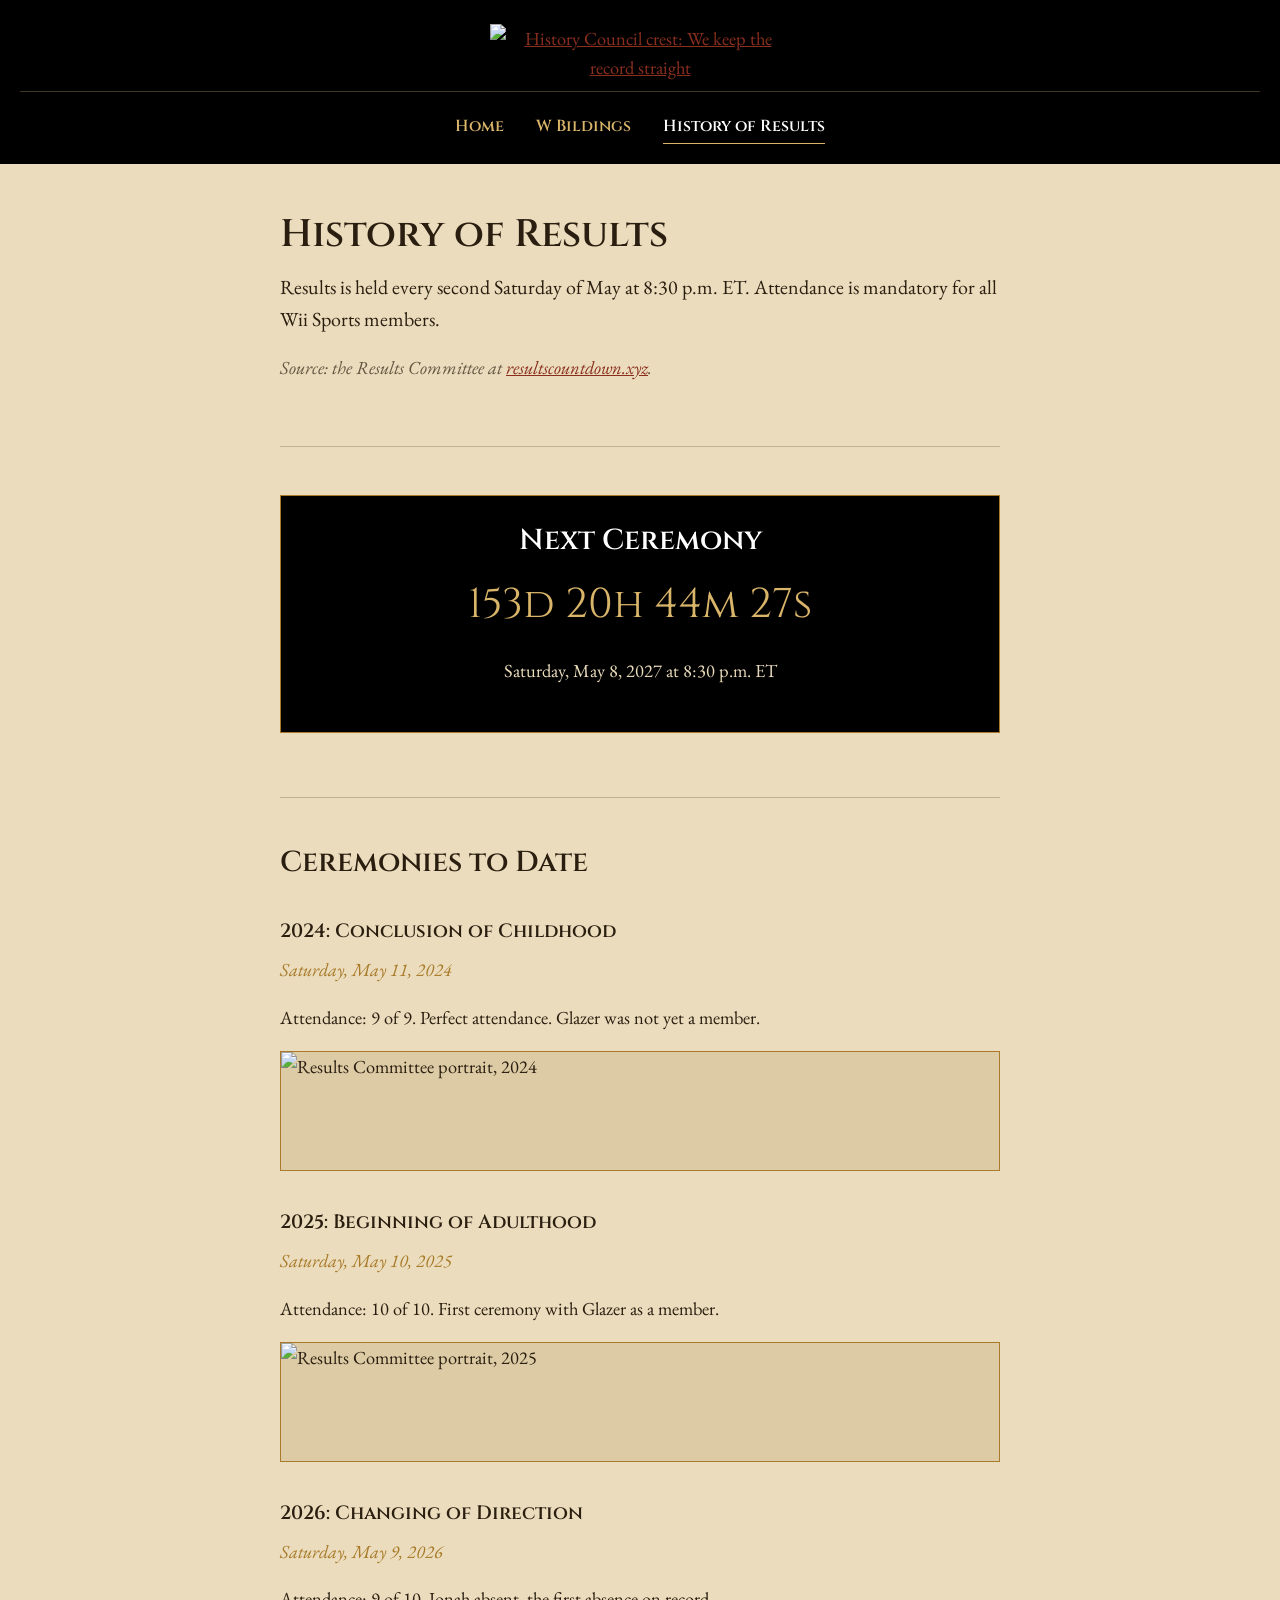
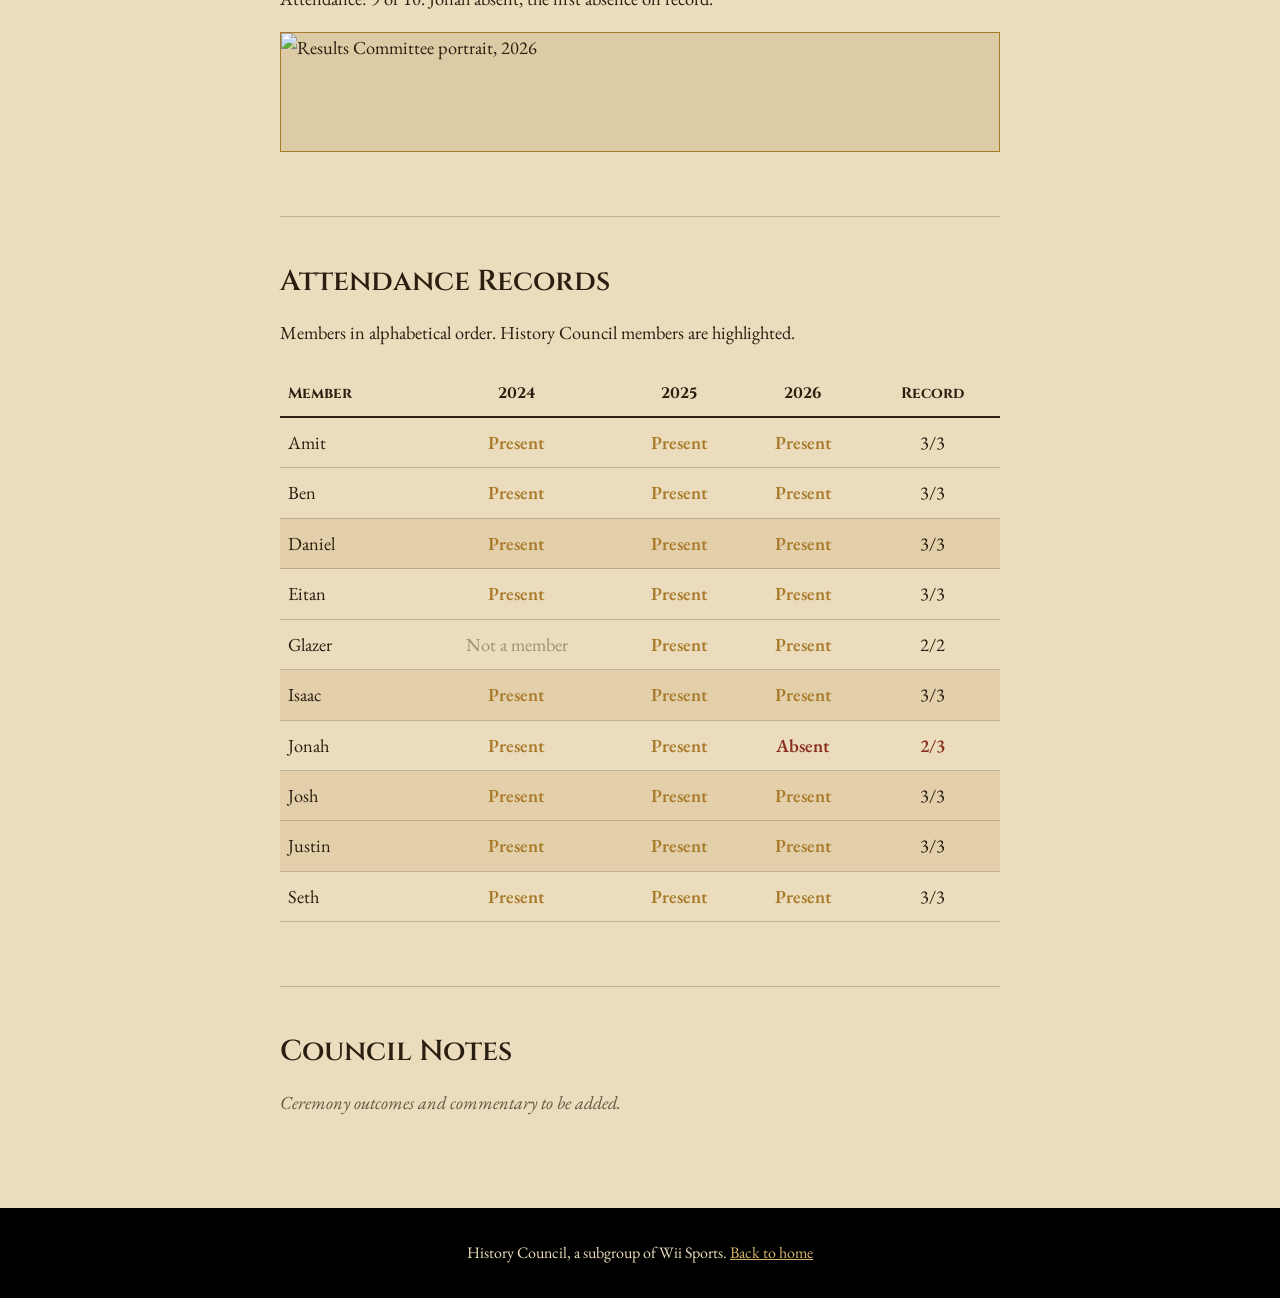
==== results.html @ 7a792f65 "Add files via upload" ====
<!DOCTYPE html>
<html lang="en">
<head>
  <meta charset="UTF-8">
  <meta name="viewport" content="width=device-width, initial-scale=1">
  <title>History of Results | History Council</title>
  <link rel="preconnect" href="https://fonts.googleapis.com">
  <link rel="preconnect" href="https://fonts.gstatic.com" crossorigin>
  <link href="https://fonts.googleapis.com/css2?family=Cinzel:wght@500;600&family=EB+Garamond:ital,wght@0,400;0,600;1,400&display=swap" rel="stylesheet">
  <link rel="stylesheet" href="style.css">
</head>
<body>

  <header class="site-header">
    <a href="index.html"><img class="logo" src="images/history-council-logo.png" alt="History Council crest: We keep the record straight"></a>
    <nav class="site-nav">
      <a href="index.html">Home</a>
      <a href="w-bildings.html">W Bildings</a>
      <a href="results.html" aria-current="page">History of Results</a>
    </nav>
  </header>

  <main>

    <section>
      <h1>History of Results</h1>
      <p class="intro">Results is held every second Saturday of May at 8:30 p.m. ET. Attendance is mandatory for all Wii Sports members.</p>
      <p class="muted">Source: the Results Committee at <a href="https://resultscountdown.xyz">resultscountdown.xyz</a>.</p>
    </section>

    <section>
      <div class="next-ceremony">
        <h2>Next Ceremony</h2>
        <p class="countdown" id="countdown">Loading</p>
        <p id="next-date">Saturday, May 8, 2027 at 8:30 p.m. ET</p>
      </div>
    </section>

    <section>
      <h2>Ceremonies to Date</h2>

      <article class="ceremony">
        <h3>2024: Conclusion of Childhood</h3>
        <p class="date">Saturday, May 11, 2024</p>
        <p>Attendance: 9 of 9. Perfect attendance. Glazer was not yet a member.</p>
        <img class="portrait-photo" src="images/portrait2024.JPG" alt="Results Committee portrait, 2024" onerror="this.onerror=null;this.src='https://raw.githubusercontent.com/isaacslavens-beep/Resultscountdown/main/portrait2024.JPG';">
      </article>

      <article class="ceremony">
        <h3>2025: Beginning of Adulthood</h3>
        <p class="date">Saturday, May 10, 2025</p>
        <p>Attendance: 10 of 10. First ceremony with Glazer as a member.</p>
        <img class="portrait-photo" src="images/portrait2025.JPG" alt="Results Committee portrait, 2025" onerror="this.onerror=null;this.src='https://raw.githubusercontent.com/isaacslavens-beep/Resultscountdown/main/portrait2025.JPG';">
      </article>

      <article class="ceremony">
        <h3>2026: Changing of Direction</h3>
        <p class="date">Saturday, May 9, 2026</p>
        <p>Attendance: 9 of 10. Jonah absent, the first absence on record.</p>
        <img class="portrait-photo" src="images/portrait2026.JPG" alt="Results Committee portrait, 2026" onerror="this.onerror=null;this.src='https://raw.githubusercontent.com/isaacslavens-beep/Resultscountdown/main/portrait2026.JPG';">
      </article>
    </section>

    <section>
      <h2>Attendance Records</h2>
      <p>Members in alphabetical order. History Council members are highlighted.</p>
      <div class="table-wrap">
        <table>
          <thead>
            <tr><th>Member</th><th>2024</th><th>2025</th><th>2026</th><th>Record</th></tr>
          </thead>
          <tbody>
            <tr><td>Amit</td><td class="yes">Present</td><td class="yes">Present</td><td class="yes">Present</td><td>3/3</td></tr>
            <tr><td>Ben</td><td class="yes">Present</td><td class="yes">Present</td><td class="yes">Present</td><td>3/3</td></tr>
            <tr class="highlight"><td>Daniel</td><td class="yes">Present</td><td class="yes">Present</td><td class="yes">Present</td><td>3/3</td></tr>
            <tr><td>Eitan</td><td class="yes">Present</td><td class="yes">Present</td><td class="yes">Present</td><td>3/3</td></tr>
            <tr><td>Glazer</td><td class="na">Not a member</td><td class="yes">Present</td><td class="yes">Present</td><td>2/2</td></tr>
            <tr class="highlight"><td>Isaac</td><td class="yes">Present</td><td class="yes">Present</td><td class="yes">Present</td><td>3/3</td></tr>
            <tr><td>Jonah</td><td class="yes">Present</td><td class="yes">Present</td><td class="no">Absent</td><td class="no">2/3</td></tr>
            <tr class="highlight"><td>Josh</td><td class="yes">Present</td><td class="yes">Present</td><td class="yes">Present</td><td>3/3</td></tr>
            <tr class="highlight"><td>Justin</td><td class="yes">Present</td><td class="yes">Present</td><td class="yes">Present</td><td>3/3</td></tr>
            <tr><td>Seth</td><td class="yes">Present</td><td class="yes">Present</td><td class="yes">Present</td><td>3/3</td></tr>
          </tbody>
        </table>
      </div>
    </section>

    <section>
      <h2>Council Notes</h2>
      <p class="muted">Ceremony outcomes and commentary to be added.</p>
    </section>

  </main>

  <footer>
    History Council, a subgroup of Wii Sports. <a href="index.html">Back to home</a>
  </footer>

  <script>
    // Results is the second Saturday of May at 8:30 p.m. Eastern (UTC-4 in May)
    function nextCeremony(now) {
      for (let y = now.getUTCFullYear(); y < now.getUTCFullYear() + 3; y++) {
        const firstDay = new Date(Date.UTC(y, 4, 1)).getUTCDay();
        const day = 1 + ((6 - firstDay + 7) % 7) + 7;
        const start = Date.UTC(y, 4, day, 24, 30);
        if (start > now.getTime()) return { year: y, day: day, start: start };
      }
    }
    const next = nextCeremony(new Date());
    document.getElementById("next-date").textContent =
      "Saturday, May " + next.day + ", " + next.year + " at 8:30 p.m. ET";
    function tick() {
      const diff = next.start - Date.now();
      if (diff <= 0) { document.getElementById("countdown").textContent = "Results in progress"; return; }
      const d = Math.floor(diff / 86400000);
      const h = Math.floor(diff % 86400000 / 3600000);
      const m = Math.floor(diff % 3600000 / 60000);
      const s = Math.floor(diff % 60000 / 1000);
      document.getElementById("countdown").textContent = d + "d " + h + "h " + m + "m " + s + "s";
    }
    tick();
    setInterval(tick, 1000);
  </script>

</body>
</html>
---- style.css ----
/* History Council shared styles */
:root {
  --black: #000000;
  --vellum: #EADCBC;
  --vellum-dark: #DCCBA4;
  --ink: #2A1E10;
  --gold: #A87A2A;
  --gold-light: #D9B56A;
  --oxblood: #8A2F1E;
  --rule: rgba(42, 30, 16, 0.22);
  --display: "Cinzel", "Trajan Pro", Georgia, serif;
  --serif: "EB Garamond", Garamond, "Times New Roman", serif;
}

* { box-sizing: border-box; }

body {
  margin: 0;
  background: var(--vellum);
  color: var(--ink);
  font-family: var(--serif);
  font-size: 1.15rem;
  line-height: 1.6;
}

img { max-width: 100%; height: auto; display: block; }

a { color: var(--oxblood); }

:focus-visible { outline: 2px solid var(--gold); outline-offset: 3px; }

/* Header */
.site-header {
  background: var(--black);
  text-align: center;
  padding: 24px 20px 0;
}
.site-header .logo {
  width: min(300px, 70vw);
  margin: 0 auto;
}
.site-nav {
  display: flex;
  justify-content: center;
  flex-wrap: wrap;
  gap: 4px 32px;
  padding: 18px 0 20px;
  margin-top: 8px;
  border-top: 1px solid rgba(217, 181, 106, 0.3);
}
.site-nav a {
  font-family: var(--display);
  font-weight: 600;
  font-size: 1rem;
  color: var(--gold-light);
  text-decoration: none;
  padding: 4px 0;
  border-bottom: 1px solid transparent;
}
.site-nav a:hover { border-bottom-color: var(--gold-light); }
.site-nav a[aria-current="page"] { color: #FFFFFF; border-bottom-color: var(--gold-light); }

/* Page body */
main {
  max-width: 760px;
  margin: 0 auto;
  padding: 48px 20px 72px;
}
section + section {
  margin-top: 64px;
  padding-top: 48px;
  border-top: 1px solid var(--rule);
}
h1, h2, h3 {
  font-family: var(--display);
  font-weight: 600;
  line-height: 1.2;
  margin: 0 0 12px;
}
h1 { font-size: clamp(1.8rem, 5vw, 2.4rem); }
h2 { font-size: clamp(1.4rem, 4vw, 1.8rem); }
h3 { font-size: 1.2rem; }
.intro { font-size: 1.25rem; margin: 0 0 8px; }
.muted { color: rgba(42, 30, 16, 0.7); font-style: italic; }

/* Council register (homepage) */
.register { list-style: none; padding: 0; margin: 32px 0 0; }
.member {
  display: grid;
  grid-template-columns: 48px 140px 1fr;
  gap: 20px;
  align-items: start;
  padding: 24px 0;
  border-bottom: 1px solid var(--rule);
}
.member:first-child { border-top: 1px solid var(--rule); }
.member:last-child { border-bottom: none; }
.numeral {
  font-family: var(--display);
  font-size: 1.6rem;
  color: var(--gold);
  line-height: 1;
  padding-top: 4px;
}
.portrait {
  position: relative;
  aspect-ratio: 4 / 5;
  background: var(--vellum-dark);
  border: 1px solid var(--gold);
  display: grid;
  place-items: center;
  font-family: var(--display);
  font-size: 1.8rem;
  color: var(--gold);
  overflow: hidden;
}
.portrait img {
  position: absolute;
  inset: 0;
  width: 100%;
  height: 100%;
  object-fit: cover;
}
.member h3 { margin-bottom: 4px; }
.member .rank { margin: 0 0 10px; font-style: italic; color: var(--gold); }
.member p { margin: 0 0 8px; }

/* Affiliations */
.schools {
  display: flex;
  flex-wrap: wrap;
  gap: 24px;
  margin-top: 24px;
}
.school {
  flex: 1 1 220px;
  margin: 0;
  text-align: center;
}
.school .tile {
  background: #FFFFFF;
  border: 1px solid var(--rule);
  height: 160px;
  display: grid;
  place-items: center;
  padding: 16px;
}
.school .tile img { max-height: 128px; width: auto; }
.school figcaption { margin-top: 8px; font-weight: 600; }

/* Page links on homepage */
.archives { display: grid; grid-template-columns: 1fr 1fr; gap: 16px; margin-top: 24px; }
.archive-link {
  display: block;
  background: var(--black);
  color: var(--gold-light);
  text-decoration: none;
  padding: 22px;
  border: 1px solid var(--gold);
}
.archive-link:hover { background: #1F1608; }
.archive-link strong { display: block; font-family: var(--display); font-size: 1.25rem; color: #FFFFFF; margin-bottom: 4px; }
.archive-link span { color: var(--vellum); }

/* W Bildings ledger */
.bildings { list-style: none; padding: 0; margin: 32px 0 0; counter-reset: bilding; }
.bilding {
  counter-increment: bilding;
  padding: 32px 0;
  border-top: 1px solid var(--rule);
}
.bilding h2::before {
  content: counter(bilding) ". ";
  color: var(--gold);
}
.bilding .site { font-size: 1.3rem; margin: 0 0 4px; }
.bilding .meta { margin: 0 0 16px; color: rgba(42, 30, 16, 0.75); }
.bilding img { border: 1px solid var(--gold); max-height: 520px; width: auto; }
.l-bilding {
  margin-top: 16px;
  padding: 28px 0 0;
  border-top: 3px double var(--oxblood);
  color: var(--oxblood);
}
.l-bilding h2 { font-style: italic; }

/* Results */
.next-ceremony {
  background: var(--black);
  color: var(--vellum);
  padding: 28px 24px;
  border: 1px solid var(--gold);
  text-align: center;
}
.next-ceremony h2 { color: #FFFFFF; }
.countdown {
  font-family: var(--display);
  font-size: clamp(1.6rem, 6vw, 2.6rem);
  color: var(--gold-light);
  margin: 8px 0;
  font-variant-numeric: tabular-nums;
}
.ceremony { margin-top: 40px; }
.ceremony .date { margin: 0 0 4px; color: var(--gold); font-style: italic; }
.ceremony .portrait-photo { margin: 16px 0 0; border: 1px solid var(--gold); background: var(--vellum-dark); min-height: 120px; }
.table-wrap { overflow-x: auto; margin-top: 24px; }
table { width: 100%; border-collapse: collapse; }
th, td { padding: 10px 8px; border-bottom: 1px solid var(--rule); text-align: center; }
th:first-child, td:first-child { text-align: left; }
thead th { font-family: var(--display); font-size: 0.95rem; border-bottom: 2px solid var(--ink); }
.yes { color: var(--gold); font-weight: 600; }
.no { color: var(--oxblood); font-weight: 600; }
.na { color: rgba(42, 30, 16, 0.4); }
.highlight td { background: rgba(168, 122, 42, 0.12); }

/* Footer */
footer {
  background: var(--black);
  color: var(--vellum);
  text-align: center;
  padding: 32px 20px;
  font-size: 1rem;
}
footer a { color: var(--gold-light); }

@media (max-width: 560px) {
  .member { grid-template-columns: 36px 1fr; }
  .member .portrait { grid-column: 2; max-width: 180px; }
  .member .details { grid-column: 2; }
  .archives { grid-template-columns: 1fr; }
}
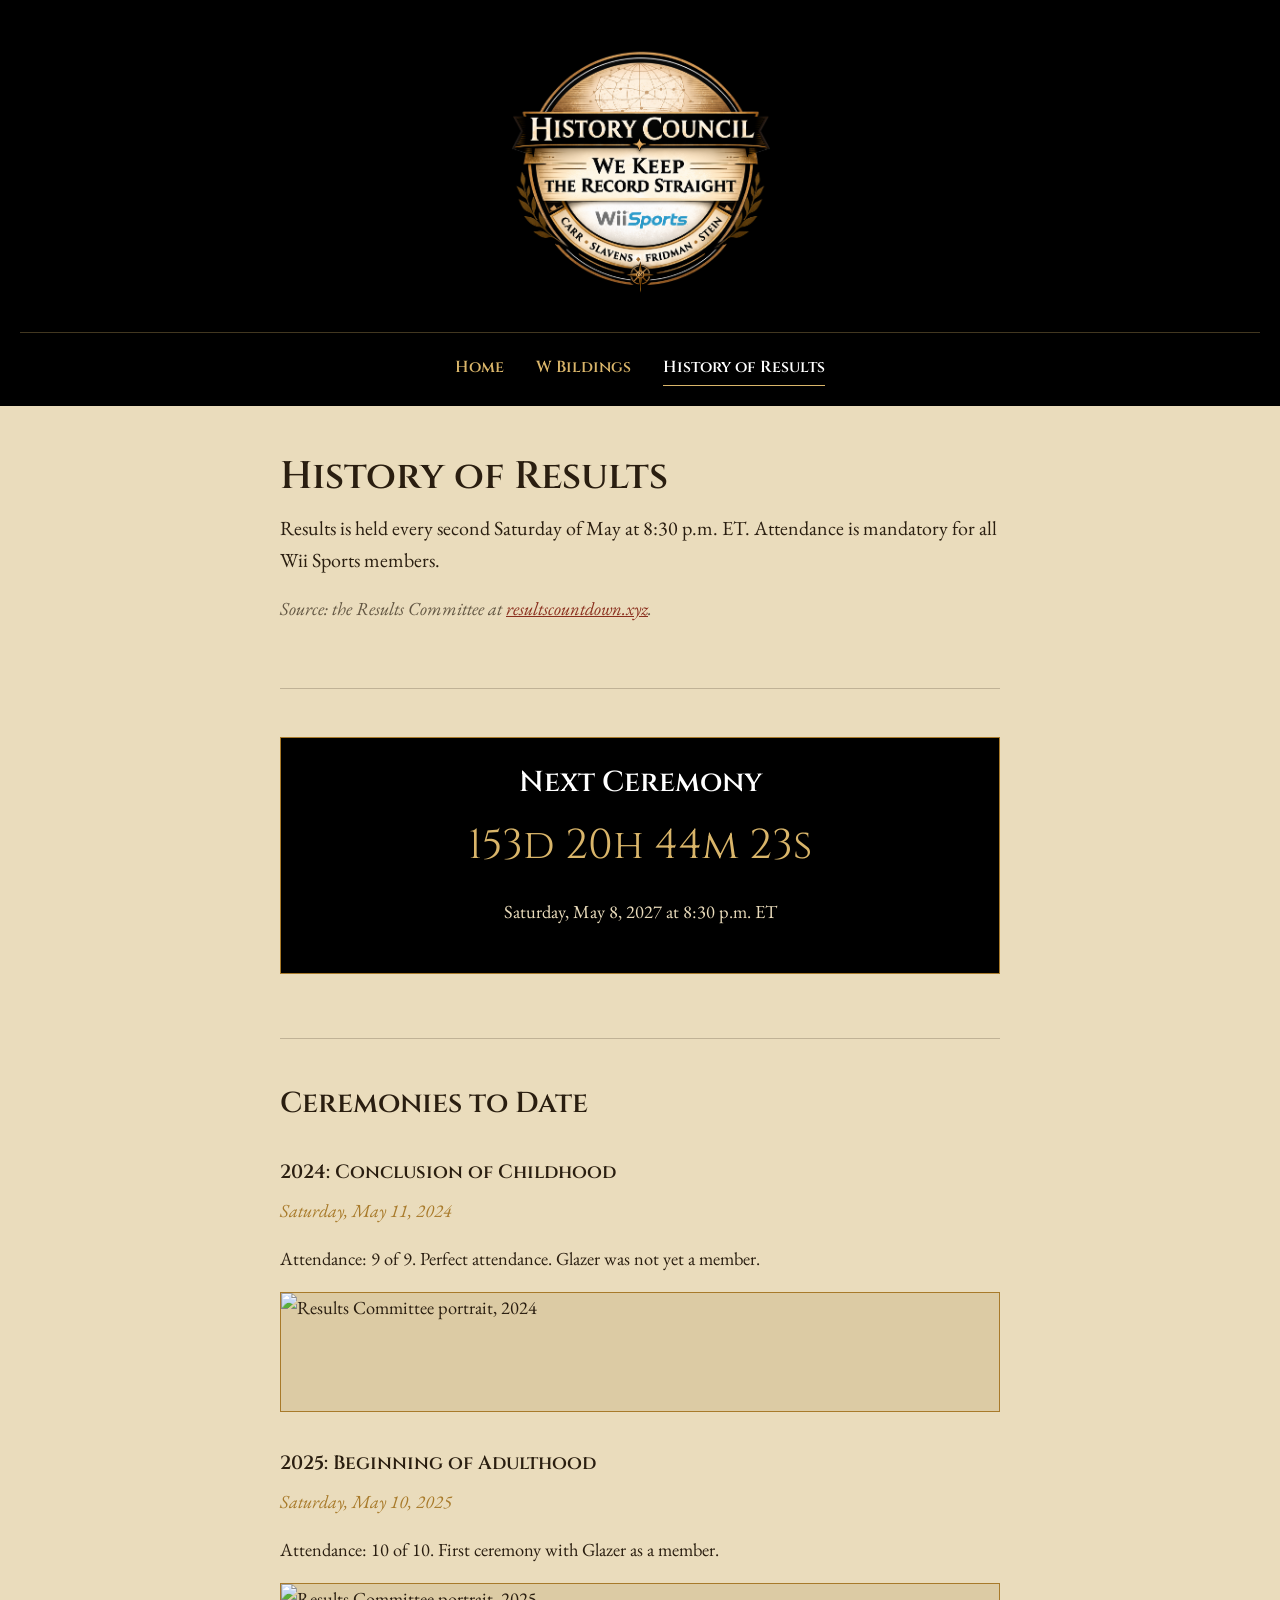
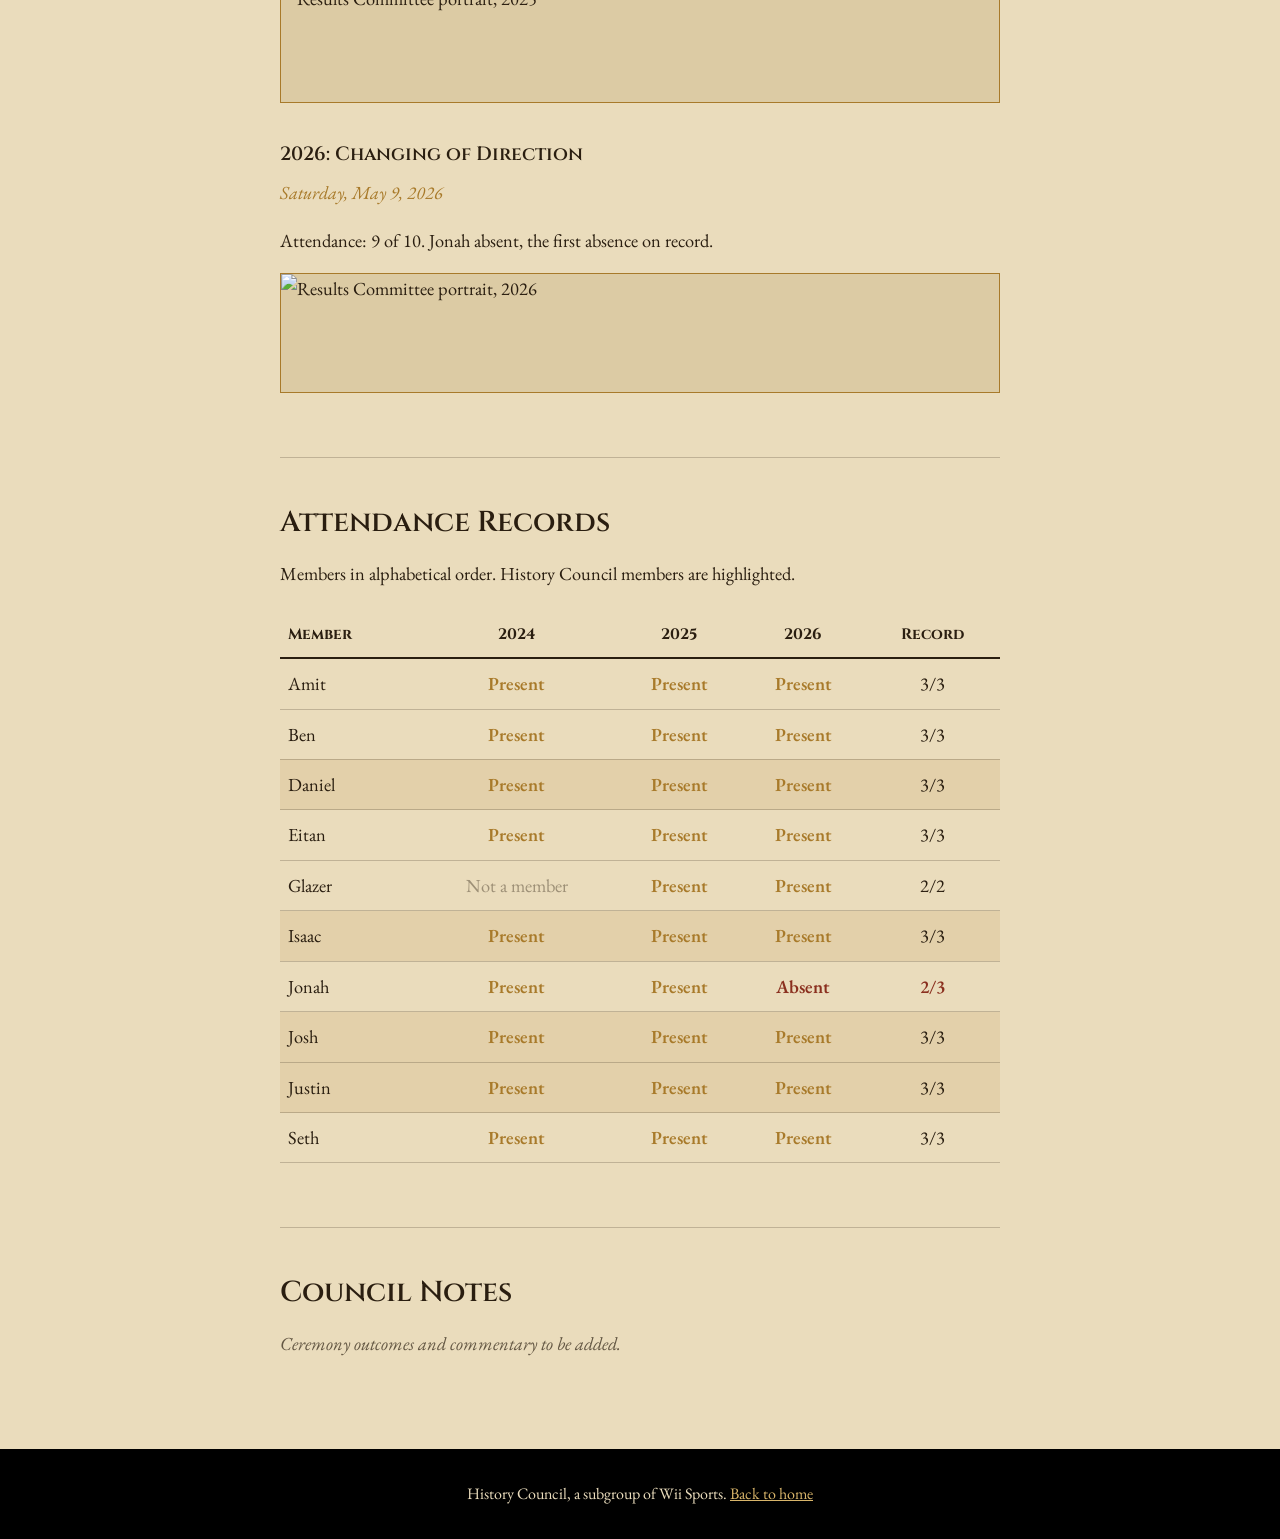
==== commit de21148d: "Update results.html" ====
--- a/results.html
+++ b/results.html
@@ -12,7 +12,7 @@
 <body>
 
   <header class="site-header">
-    <a href="index.html"><img class="logo" src="images/history-council-logo.png" alt="History Council crest: We keep the record straight"></a>
+    <a href="index.html"><img class="logo" src="history-council-logo.png" alt="History Council crest: We keep the record straight"></a>
     <nav class="site-nav">
       <a href="index.html">Home</a>
       <a href="w-bildings.html">W Bildings</a>
@@ -43,21 +43,21 @@
         <h3>2024: Conclusion of Childhood</h3>
         <p class="date">Saturday, May 11, 2024</p>
         <p>Attendance: 9 of 9. Perfect attendance. Glazer was not yet a member.</p>
-        <img class="portrait-photo" src="images/portrait2024.JPG" alt="Results Committee portrait, 2024" onerror="this.onerror=null;this.src='https://raw.githubusercontent.com/isaacslavens-beep/Resultscountdown/main/portrait2024.JPG';">
+        <img class="portrait-photo" src="portrait2024.JPG" alt="Results Committee portrait, 2024" onerror="this.onerror=null;this.src='https://raw.githubusercontent.com/isaacslavens-beep/Resultscountdown/main/portrait2024.JPG';">
       </article>
 
       <article class="ceremony">
         <h3>2025: Beginning of Adulthood</h3>
         <p class="date">Saturday, May 10, 2025</p>
         <p>Attendance: 10 of 10. First ceremony with Glazer as a member.</p>
-        <img class="portrait-photo" src="images/portrait2025.JPG" alt="Results Committee portrait, 2025" onerror="this.onerror=null;this.src='https://raw.githubusercontent.com/isaacslavens-beep/Resultscountdown/main/portrait2025.JPG';">
+        <img class="portrait-photo" src="portrait2025.JPG" alt="Results Committee portrait, 2025" onerror="this.onerror=null;this.src='https://raw.githubusercontent.com/isaacslavens-beep/Resultscountdown/main/portrait2025.JPG';">
       </article>
 
       <article class="ceremony">
         <h3>2026: Changing of Direction</h3>
         <p class="date">Saturday, May 9, 2026</p>
         <p>Attendance: 9 of 10. Jonah absent, the first absence on record.</p>
-        <img class="portrait-photo" src="images/portrait2026.JPG" alt="Results Committee portrait, 2026" onerror="this.onerror=null;this.src='https://raw.githubusercontent.com/isaacslavens-beep/Resultscountdown/main/portrait2026.JPG';">
+        <img class="portrait-photo" src="portrait2026.JPG" alt="Results Committee portrait, 2026" onerror="this.onerror=null;this.src='https://raw.githubusercontent.com/isaacslavens-beep/Resultscountdown/main/portrait2026.JPG';">
       </article>
     </section>
 
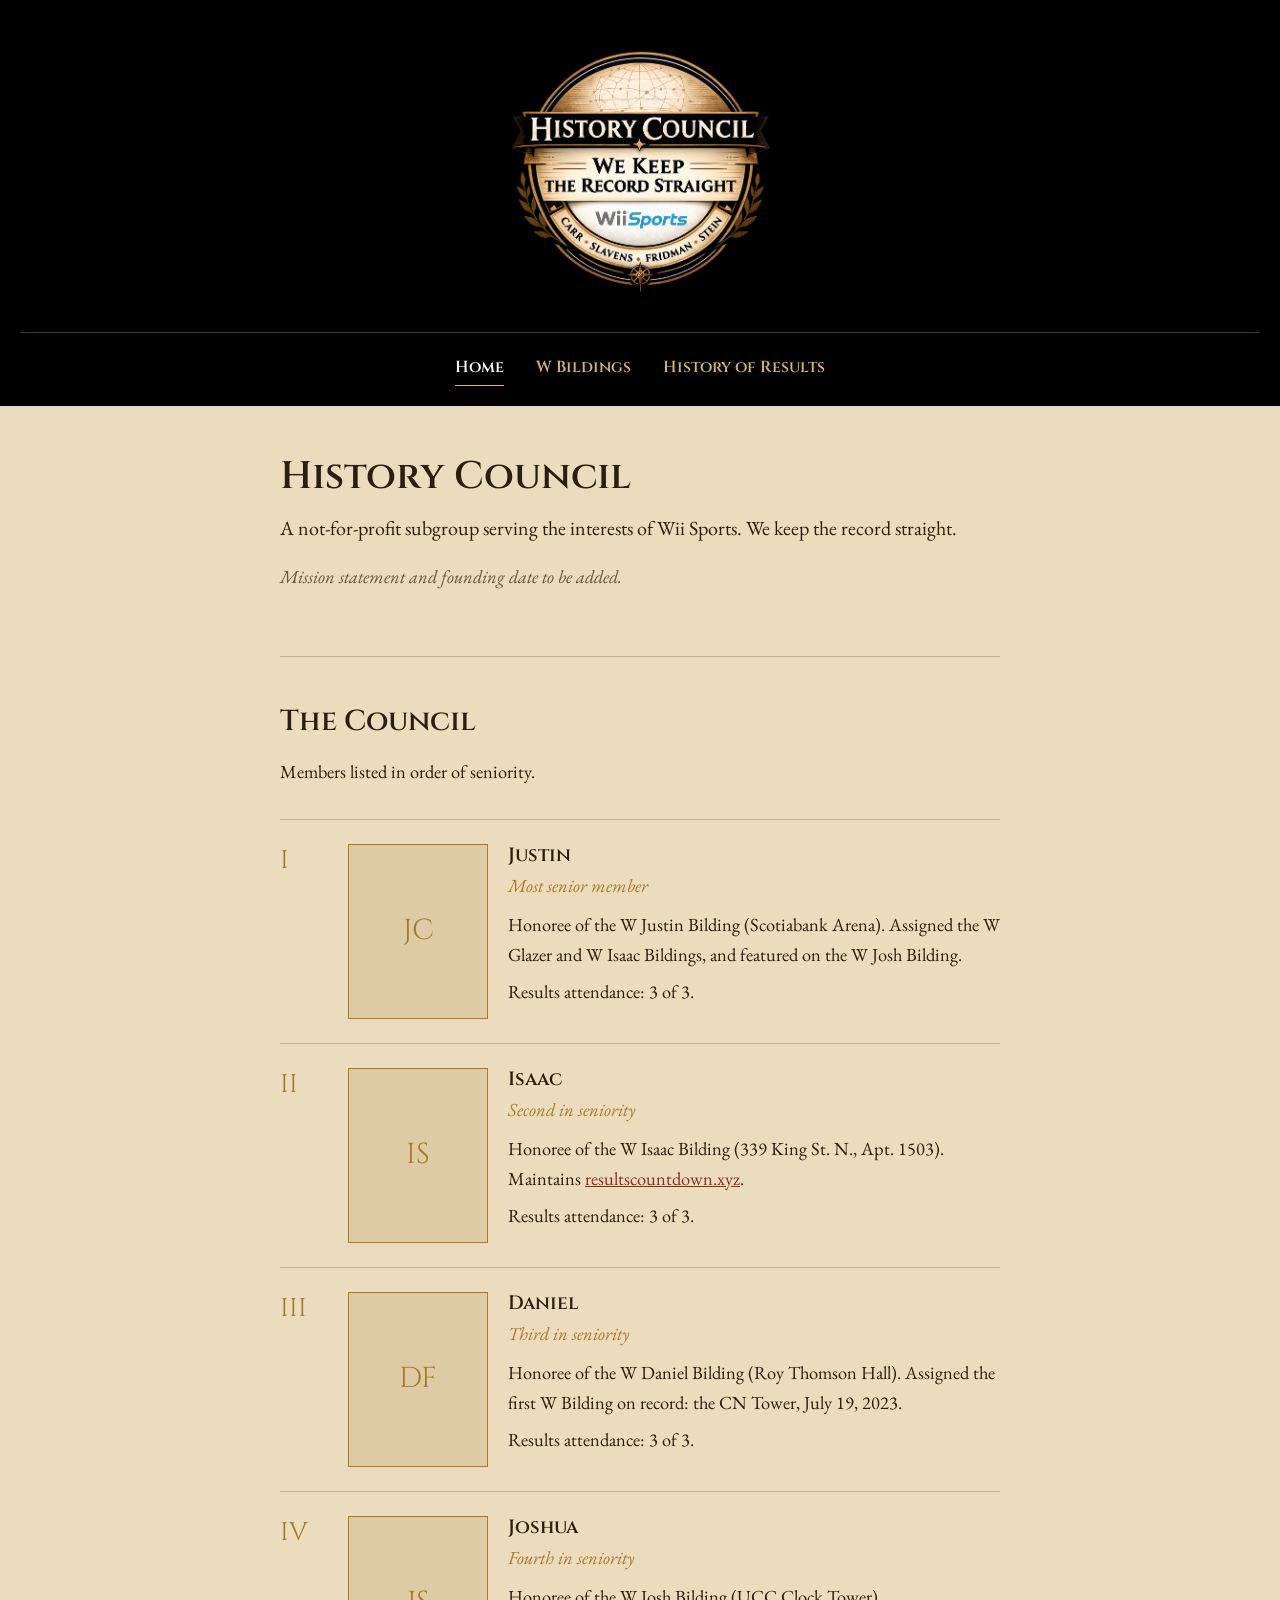
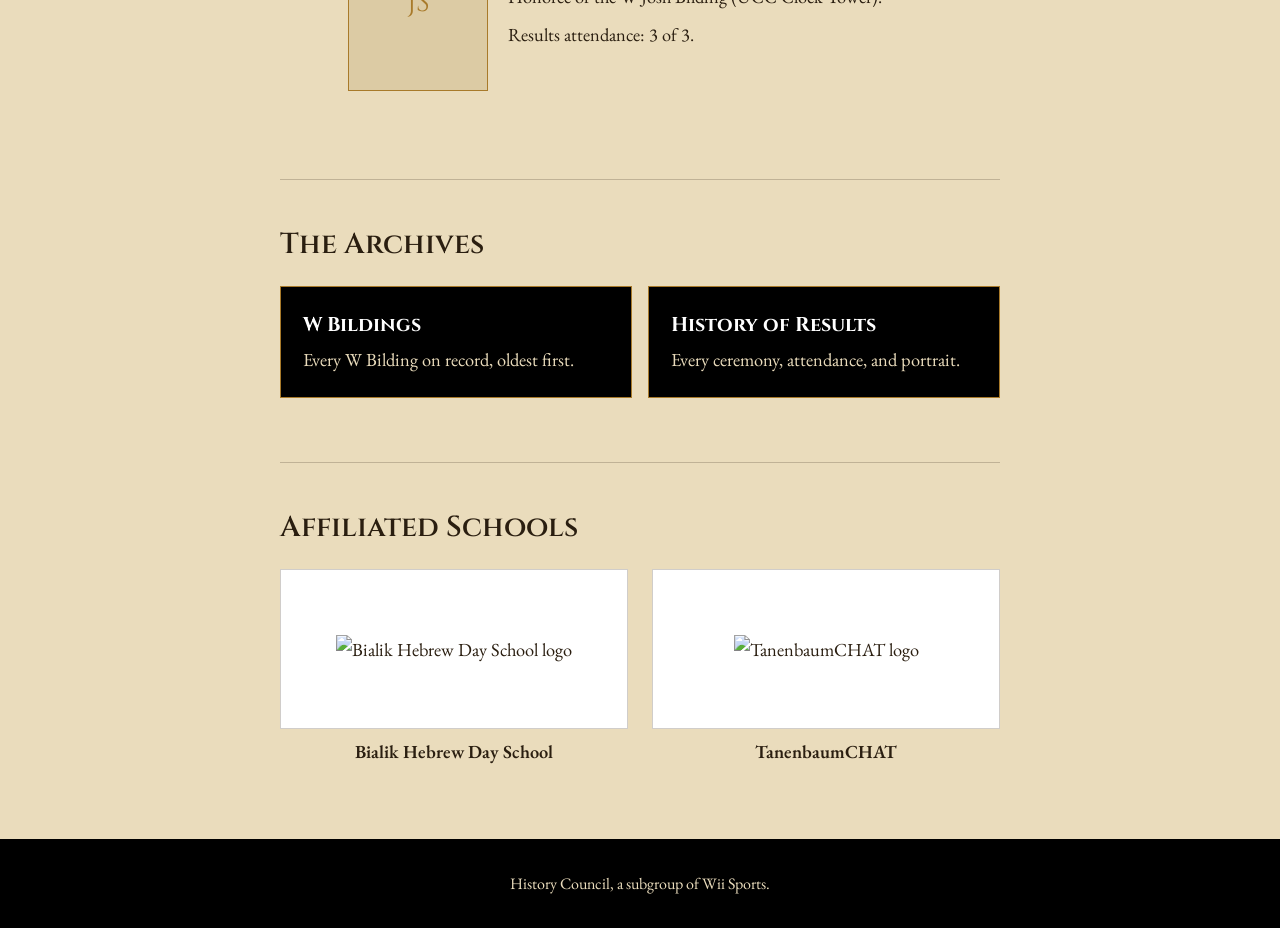
==== commit f0c71211: "Update results.html" ====
--- a/results.html
+++ b/results.html
@@ -3,7 +3,7 @@
 <head>
   <meta charset="UTF-8">
   <meta name="viewport" content="width=device-width, initial-scale=1">
-  <title>History of Results | History Council</title>
+  <title>History Council</title>
   <link rel="preconnect" href="https://fonts.googleapis.com">
   <link rel="preconnect" href="https://fonts.gstatic.com" crossorigin>
   <link href="https://fonts.googleapis.com/css2?family=Cinzel:wght@500;600&family=EB+Garamond:ital,wght@0,400;0,600;1,400&display=swap" rel="stylesheet">
@@ -14,113 +14,104 @@
   <header class="site-header">
     <a href="index.html"><img class="logo" src="history-council-logo.png" alt="History Council crest: We keep the record straight"></a>
     <nav class="site-nav">
-      <a href="index.html">Home</a>
+      <a href="index.html" aria-current="page">Home</a>
       <a href="w-bildings.html">W Bildings</a>
-      <a href="results.html" aria-current="page">History of Results</a>
+      <a href="results.html">History of Results</a>
     </nav>
   </header>
 
   <main>
 
     <section>
-      <h1>History of Results</h1>
-      <p class="intro">Results is held every second Saturday of May at 8:30 p.m. ET. Attendance is mandatory for all Wii Sports members.</p>
-      <p class="muted">Source: the Results Committee at <a href="https://resultscountdown.xyz">resultscountdown.xyz</a>.</p>
+      <h1>History Council</h1>
+      <p class="intro">A not-for-profit subgroup serving the interests of Wii Sports. We keep the record straight.</p>
+      <p class="muted">Mission statement and founding date to be added.</p>
     </section>
 
     <section>
-      <div class="next-ceremony">
-        <h2>Next Ceremony</h2>
-        <p class="countdown" id="countdown">Loading</p>
-        <p id="next-date">Saturday, May 8, 2027 at 8:30 p.m. ET</p>
+      <h2>The Council</h2>
+      <p>Members listed in order of seniority.</p>
+
+      <ol class="register">
+        <li class="member">
+          <span class="numeral">I</span>
+          <div class="portrait">JC<img src="justin-carr.jpg" alt="Justin" onerror="this.remove()"></div>
+          <div class="details">
+            <h3>Justin</h3>
+            <p class="rank">Most senior member</p>
+            <p>Honoree of the W Justin Bilding (Scotiabank Arena). Assigned the W Glazer and W Isaac Bildings, and featured on the W Josh Bilding.</p>
+            <p>Results attendance: 3 of 3.</p>
+          </div>
+        </li>
+
+        <li class="member">
+          <span class="numeral">II</span>
+          <div class="portrait">IS<img src="isaac-slavens.jpg" alt="Isaac" onerror="this.remove()"></div>
+          <div class="details">
+            <h3>Isaac</h3>
+            <p class="rank">Second in seniority</p>
+            <p>Honoree of the W Isaac Bilding (339 King St. N., Apt. 1503). Maintains <a href="https://resultscountdown.xyz">resultscountdown.xyz</a>.</p>
+            <p>Results attendance: 3 of 3.</p>
+          </div>
+        </li>
+
+        <li class="member">
+          <span class="numeral">III</span>
+          <div class="portrait">DF<img src="daniel-fridman.jpg" alt="Daniel" onerror="this.remove()"></div>
+          <div class="details">
+            <h3>Daniel</h3>
+            <p class="rank">Third in seniority</p>
+            <p>Honoree of the W Daniel Bilding (Roy Thomson Hall). Assigned the first W Bilding on record: the CN Tower, July 19, 2023.</p>
+            <p>Results attendance: 3 of 3.</p>
+          </div>
+        </li>
+
+        <li class="member">
+          <span class="numeral">IV</span>
+          <div class="portrait">JS<img src="joshua-stein.jpg" alt="Joshua" onerror="this.remove()"></div>
+          <div class="details">
+            <h3>Joshua</h3>
+            <p class="rank">Fourth in seniority</p>
+            <p>Honoree of the W Josh Bilding (UCC Clock Tower).</p>
+            <p>Results attendance: 3 of 3.</p>
+          </div>
+        </li>
+      </ol>
+    </section>
+
+    <section>
+      <h2>The Archives</h2>
+      <div class="archives">
+        <a class="archive-link" href="w-bildings.html">
+          <strong>W Bildings</strong>
+          <span>Every W Bilding on record, oldest first.</span>
+        </a>
+        <a class="archive-link" href="results.html">
+          <strong>History of Results</strong>
+          <span>Every ceremony, attendance, and portrait.</span>
+        </a>
       </div>
     </section>
 
     <section>
-      <h2>Ceremonies to Date</h2>
-
-      <article class="ceremony">
-        <h3>2024: Conclusion of Childhood</h3>
-        <p class="date">Saturday, May 11, 2024</p>
-        <p>Attendance: 9 of 9. Perfect attendance. Glazer was not yet a member.</p>
-        <img class="portrait-photo" src="portrait2024.JPG" alt="Results Committee portrait, 2024" onerror="this.onerror=null;this.src='https://raw.githubusercontent.com/isaacslavens-beep/Resultscountdown/main/portrait2024.JPG';">
-      </article>
-
-      <article class="ceremony">
-        <h3>2025: Beginning of Adulthood</h3>
-        <p class="date">Saturday, May 10, 2025</p>
-        <p>Attendance: 10 of 10. First ceremony with Glazer as a member.</p>
-        <img class="portrait-photo" src="portrait2025.JPG" alt="Results Committee portrait, 2025" onerror="this.onerror=null;this.src='https://raw.githubusercontent.com/isaacslavens-beep/Resultscountdown/main/portrait2025.JPG';">
-      </article>
-
-      <article class="ceremony">
-        <h3>2026: Changing of Direction</h3>
-        <p class="date">Saturday, May 9, 2026</p>
-        <p>Attendance: 9 of 10. Jonah absent, the first absence on record.</p>
-        <img class="portrait-photo" src="portrait2026.JPG" alt="Results Committee portrait, 2026" onerror="this.onerror=null;this.src='https://raw.githubusercontent.com/isaacslavens-beep/Resultscountdown/main/portrait2026.JPG';">
-      </article>
-    </section>
-
-    <section>
-      <h2>Attendance Records</h2>
-      <p>Members in alphabetical order. History Council members are highlighted.</p>
-      <div class="table-wrap">
-        <table>
-          <thead>
-            <tr><th>Member</th><th>2024</th><th>2025</th><th>2026</th><th>Record</th></tr>
-          </thead>
-          <tbody>
-            <tr><td>Amit</td><td class="yes">Present</td><td class="yes">Present</td><td class="yes">Present</td><td>3/3</td></tr>
-            <tr><td>Ben</td><td class="yes">Present</td><td class="yes">Present</td><td class="yes">Present</td><td>3/3</td></tr>
-            <tr class="highlight"><td>Daniel</td><td class="yes">Present</td><td class="yes">Present</td><td class="yes">Present</td><td>3/3</td></tr>
-            <tr><td>Eitan</td><td class="yes">Present</td><td class="yes">Present</td><td class="yes">Present</td><td>3/3</td></tr>
-            <tr><td>Glazer</td><td class="na">Not a member</td><td class="yes">Present</td><td class="yes">Present</td><td>2/2</td></tr>
-            <tr class="highlight"><td>Isaac</td><td class="yes">Present</td><td class="yes">Present</td><td class="yes">Present</td><td>3/3</td></tr>
-            <tr><td>Jonah</td><td class="yes">Present</td><td class="yes">Present</td><td class="no">Absent</td><td class="no">2/3</td></tr>
-            <tr class="highlight"><td>Josh</td><td class="yes">Present</td><td class="yes">Present</td><td class="yes">Present</td><td>3/3</td></tr>
-            <tr class="highlight"><td>Justin</td><td class="yes">Present</td><td class="yes">Present</td><td class="yes">Present</td><td>3/3</td></tr>
-            <tr><td>Seth</td><td class="yes">Present</td><td class="yes">Present</td><td class="yes">Present</td><td>3/3</td></tr>
-          </tbody>
-        </table>
+      <h2>Affiliated Schools</h2>
+      <div class="schools">
+        <figure class="school">
+          <div class="tile"><img src="bialik-logo.png" alt="Bialik Hebrew Day School logo"></div>
+          <figcaption>Bialik Hebrew Day School</figcaption>
+        </figure>
+        <figure class="school">
+          <div class="tile"><img src="tanenbaumchat-logo.png" alt="TanenbaumCHAT logo"></div>
+          <figcaption>TanenbaumCHAT</figcaption>
+        </figure>
       </div>
-    </section>
-
-    <section>
-      <h2>Council Notes</h2>
-      <p class="muted">Ceremony outcomes and commentary to be added.</p>
     </section>
 
   </main>
 
   <footer>
-    History Council, a subgroup of Wii Sports. <a href="index.html">Back to home</a>
+    History Council, a subgroup of Wii Sports.
   </footer>
-
-  <script>
-    // Results is the second Saturday of May at 8:30 p.m. Eastern (UTC-4 in May)
-    function nextCeremony(now) {
-      for (let y = now.getUTCFullYear(); y < now.getUTCFullYear() + 3; y++) {
-        const firstDay = new Date(Date.UTC(y, 4, 1)).getUTCDay();
-        const day = 1 + ((6 - firstDay + 7) % 7) + 7;
-        const start = Date.UTC(y, 4, day, 24, 30);
-        if (start > now.getTime()) return { year: y, day: day, start: start };
-      }
-    }
-    const next = nextCeremony(new Date());
-    document.getElementById("next-date").textContent =
-      "Saturday, May " + next.day + ", " + next.year + " at 8:30 p.m. ET";
-    function tick() {
-      const diff = next.start - Date.now();
-      if (diff <= 0) { document.getElementById("countdown").textContent = "Results in progress"; return; }
-      const d = Math.floor(diff / 86400000);
-      const h = Math.floor(diff % 86400000 / 3600000);
-      const m = Math.floor(diff % 3600000 / 60000);
-      const s = Math.floor(diff % 60000 / 1000);
-      document.getElementById("countdown").textContent = d + "d " + h + "h " + m + "m " + s + "s";
-    }
-    tick();
-    setInterval(tick, 1000);
-  </script>
 
 </body>
 </html>
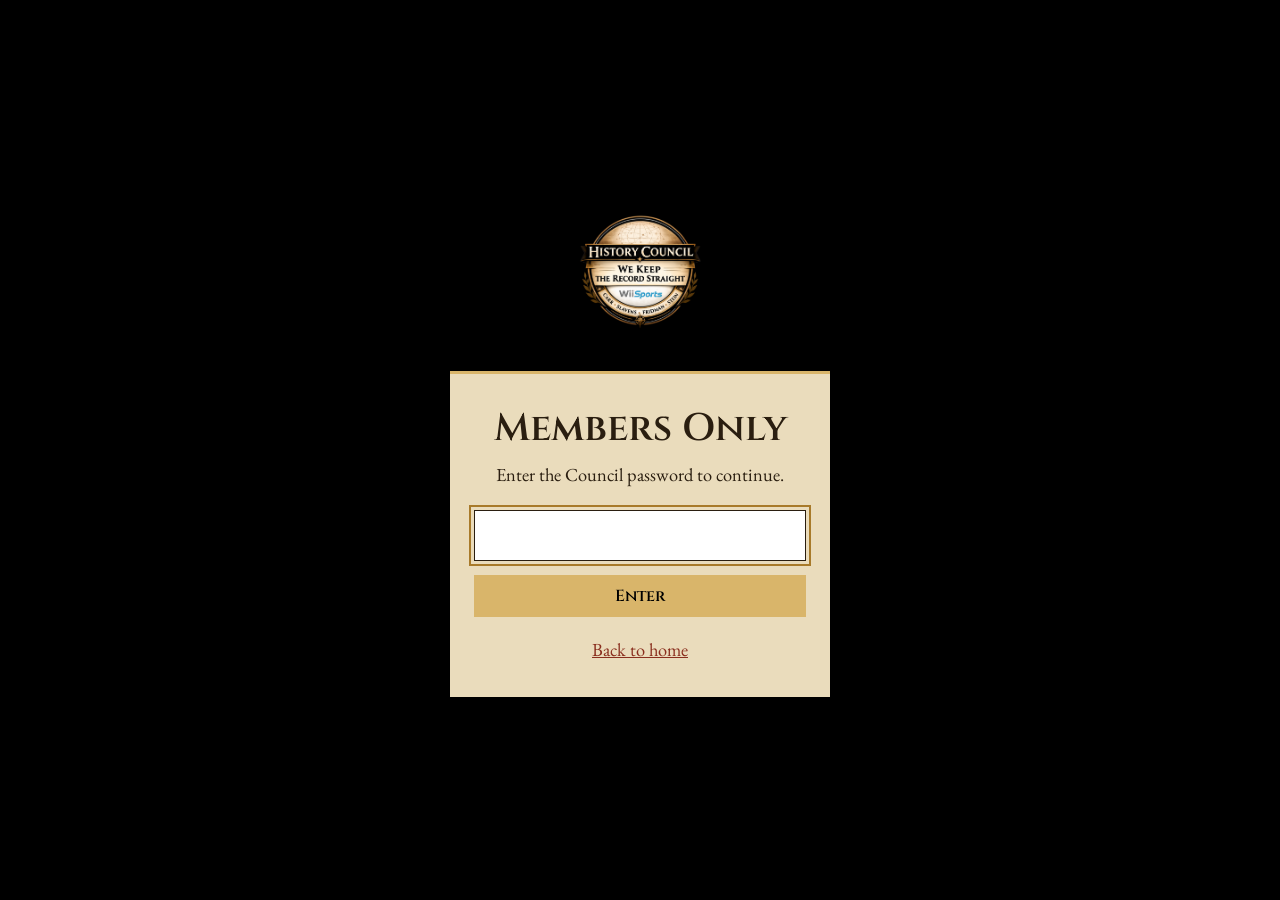
==== commit 7a442f25: "Add password gate to W Bildings and Results pages Co-Authored-By: Claude Opus 5.5 <noreply@anthropic" ====
--- a/results.html
+++ b/results.html
@@ -8,6 +8,7 @@
   <link rel="preconnect" href="https://fonts.gstatic.com" crossorigin>
   <link href="https://fonts.googleapis.com/css2?family=Cinzel:wght@500;600&family=EB+Garamond:ital,wght@0,400;0,600;1,400&display=swap" rel="stylesheet">
   <link rel="stylesheet" href="style.css">
+  <script src="gate.js"></script>
 </head>
 <body>
 
--- a/style.css
+++ b/style.css
@@ -33,10 +33,10 @@
 .site-header {
   background: var(--black);
   text-align: center;
-  padding: 24px 20px 0;
+  padding: 12px 20px;
 }
 .site-header .logo {
-  width: min(300px, 70vw);
+  width: 110px;
   margin: 0 auto;
 }
 .site-nav {
@@ -87,7 +87,7 @@
 .register { list-style: none; padding: 0; margin: 32px 0 0; }
 .member {
   display: grid;
-  grid-template-columns: 48px 140px 1fr;
+  grid-template-columns: 48px 1fr;
   gap: 20px;
   align-items: start;
   padding: 24px 0;
@@ -225,7 +225,58 @@
 
 @media (max-width: 560px) {
   .member { grid-template-columns: 36px 1fr; }
-  .member .portrait { grid-column: 2; max-width: 180px; }
-  .member .details { grid-column: 2; }
   .archives { grid-template-columns: 1fr; }
 }
+
+/* Password gate */
+html.gated body > *:not(.gate) { display: none !important; }
+.gate {
+  min-height: 100vh;
+  background: var(--black);
+  display: flex;
+  flex-direction: column;
+  align-items: center;
+  justify-content: center;
+  padding: 40px 16px;
+  text-align: center;
+}
+.gate-logo { width: 140px; margin: 0 auto 28px; }
+.gate-form {
+  width: 100%;
+  max-width: 380px;
+  background: var(--vellum);
+  padding: 32px 24px;
+  border-top: 3px solid var(--gold-light);
+}
+.gate-form h1 { margin-bottom: 8px; }
+.gate-form p { margin: 0 0 20px; }
+.gate-form input {
+  width: 100%;
+  font: inherit;
+  padding: 10px 12px;
+  border: 1px solid var(--ink);
+  background: #FFFFFF;
+  color: var(--ink);
+  margin-bottom: 14px;
+}
+.gate-form button {
+  width: 100%;
+  font-family: var(--display);
+  font-weight: 600;
+  font-size: 1rem;
+  padding: 10px 24px;
+  background: var(--gold-light);
+  color: var(--black);
+  border: 0;
+  cursor: pointer;
+}
+.gate-form button:hover { background: var(--gold); }
+.gate-error { color: var(--oxblood); margin: 14px 0 0 !important; }
+.gate-back { display: inline-block; margin-top: 18px; }
+.visually-hidden {
+  position: absolute;
+  width: 1px; height: 1px;
+  overflow: hidden;
+  clip: rect(0 0 0 0);
+  white-space: nowrap;
+}
